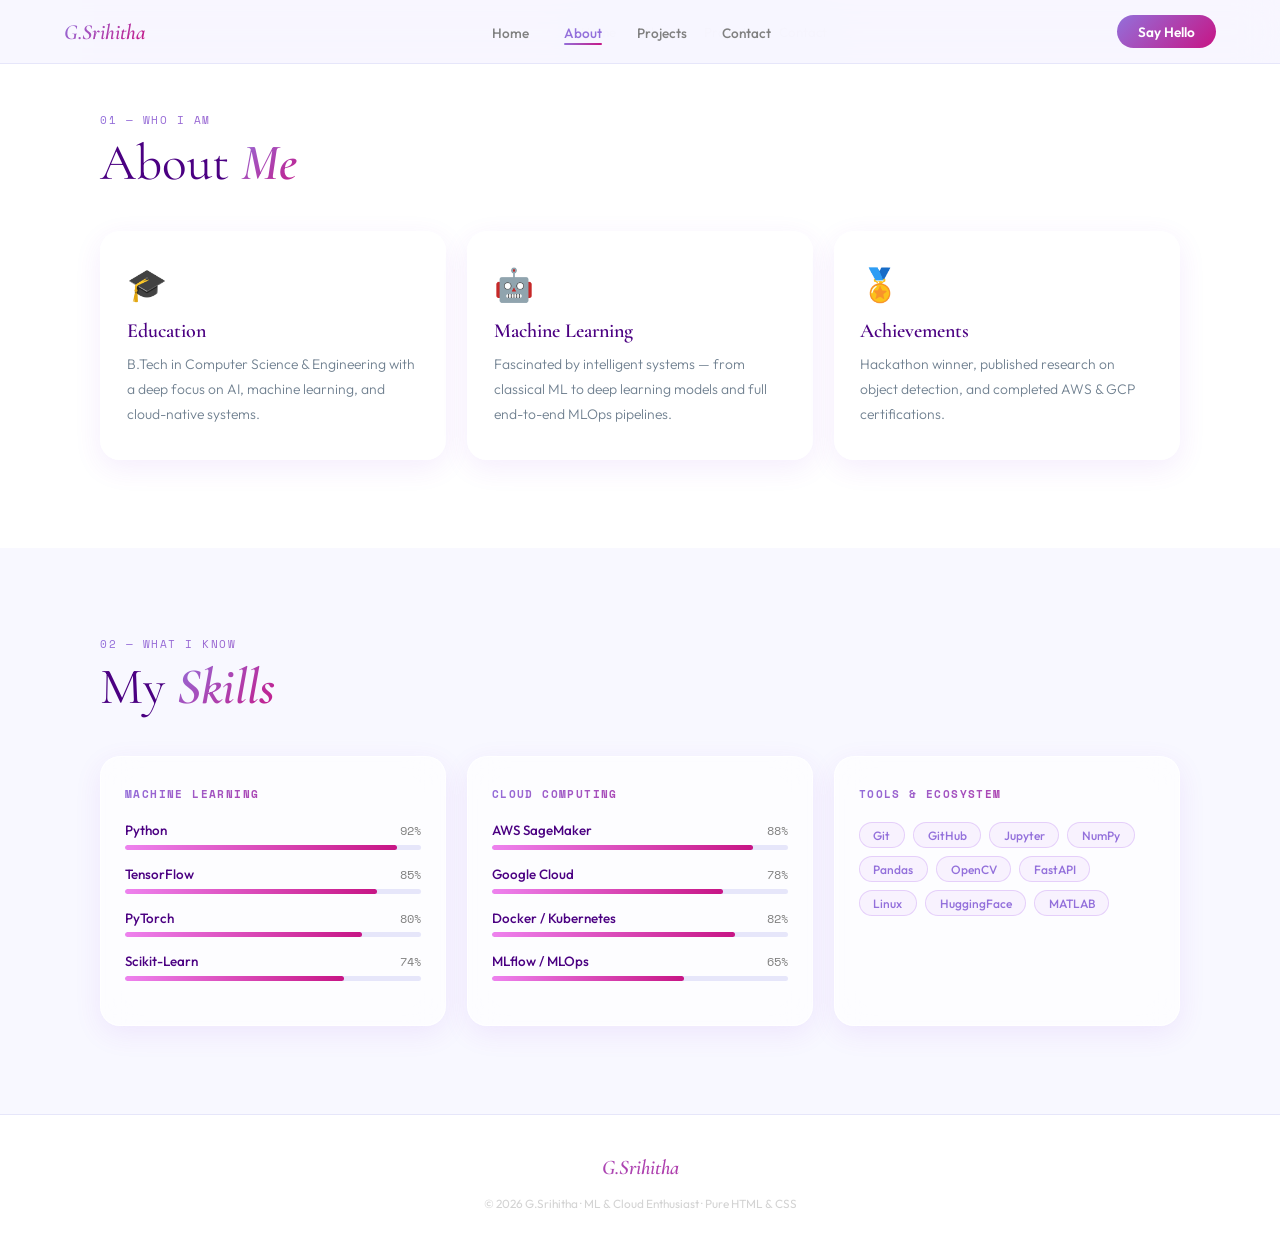
==== about.html @ 9eb989f5 "Add files via upload" ====
<!DOCTYPE html>
<html lang="en">
<head>
  <meta charset="UTF-8"/>
  <meta name="viewport" content="width=device-width, initial-scale=1.0"/>
  <title>About · G.Srihitha</title>
  <link href="https://fonts.googleapis.com/css2?family=Cormorant+Garamond:ital,wght@0,400;0,600;1,600&family=Outfit:wght@300;400;500;600&family=Space+Mono:wght@400;700&display=swap" rel="stylesheet"/>
  <link rel="stylesheet" href="style.css"/>
</head>
<body>

<nav>
  <a href="index.html" class="logo">G.Srihitha</a>
  <ul class="nav-links">
    <li><a href="index.html">Home</a></li>
    <li><a href="about.html" class="active">About</a></li>
    <li><a href="projects.html">Projects</a></li>
    <li><a href="contact.html">Contact</a></li>
  </ul>
  <a href="contact.html" class="nav-cta">Say Hello</a>
</nav>

<!-- About Section -->
<section class="section about-section" style="padding-top:calc(64px + 3rem);">
  <div class="wrap">
    <span class="sec-label">01 — Who I Am</span>
    <h2 class="sec-title">About <strong>Me</strong></h2>
    <div class="about-grid">
      <div class="a-card glass">
        <div class="a-icon">🎓</div>
        <h3>Education</h3>
        <p>B.Tech in Computer Science & Engineering with a deep focus on AI, machine learning, and cloud-native systems.</p>
      </div>
      <div class="a-card glass">
        <div class="a-icon">🤖</div>
        <h3>Machine Learning</h3>
        <p>Fascinated by intelligent systems — from classical ML to deep learning models and full end-to-end MLOps pipelines.</p>
      </div>
      <div class="a-card glass">
        <div class="a-icon">🏅</div>
        <h3>Achievements</h3>
        <p>Hackathon winner, published research on object detection, and completed AWS & GCP certifications.</p>
      </div>
    </div>
  </div>
</section>

<!-- Skills Section -->
<section class="section skills-section">
  <div class="wrap">
    <span class="sec-label">02 — What I Know</span>
    <h2 class="sec-title">My <strong>Skills</strong></h2>
    <div class="skill-grid">
      <div class="s-block glass">
        <span class="s-block-title">Machine Learning</span>
        <div class="s-row"><div class="s-info"><span>Python</span><span class="s-pct">92%</span></div><div class="s-track"><div class="s-fill f92"></div></div></div>
        <div class="s-row"><div class="s-info"><span>TensorFlow</span><span class="s-pct">85%</span></div><div class="s-track"><div class="s-fill f85"></div></div></div>
        <div class="s-row"><div class="s-info"><span>PyTorch</span><span class="s-pct">80%</span></div><div class="s-track"><div class="s-fill f80"></div></div></div>
        <div class="s-row"><div class="s-info"><span>Scikit-Learn</span><span class="s-pct">74%</span></div><div class="s-track"><div class="s-fill f74"></div></div></div>
      </div>
      <div class="s-block glass">
        <span class="s-block-title">Cloud Computing</span>
        <div class="s-row"><div class="s-info"><span>AWS SageMaker</span><span class="s-pct">88%</span></div><div class="s-track"><div class="s-fill f88"></div></div></div>
        <div class="s-row"><div class="s-info"><span>Google Cloud</span><span class="s-pct">78%</span></div><div class="s-track"><div class="s-fill f78"></div></div></div>
        <div class="s-row"><div class="s-info"><span>Docker / Kubernetes</span><span class="s-pct">82%</span></div><div class="s-track"><div class="s-fill f82"></div></div></div>
        <div class="s-row"><div class="s-info"><span>MLflow / MLOps</span><span class="s-pct">65%</span></div><div class="s-track"><div class="s-fill f65"></div></div></div>
      </div>
      <div class="s-block glass">
        <span class="s-block-title">Tools & Ecosystem</span>
        <div class="chip-cloud">
          <span class="chip">Git</span><span class="chip">GitHub</span><span class="chip">Jupyter</span>
          <span class="chip">NumPy</span><span class="chip">Pandas</span><span class="chip">OpenCV</span>
          <span class="chip">FastAPI</span><span class="chip">Linux</span><span class="chip">HuggingFace</span>
          <span class="chip">MATLAB</span>
        </div>
      </div>
    </div>
  </div>
</section>

<footer>
  <span class="f-brand">G.Srihitha</span>
  <nav class="f-nav">
    <a href="index.html">Home</a>
    <a href="about.html">About</a>
    <a href="projects.html">Projects</a>
    <a href="contact.html">Contact</a>
  </nav>
  <p class="f-copy">© 2026 G.Srihitha · ML & Cloud Enthusiast · Pure HTML & CSS</p>
</footer>

</body>
</html>
---- style.css ----
* { margin:0; padding:0; box-sizing:border-box; }
html { scroll-behavior:smooth; }
body {
  font-family: Outfit, sans-serif;
  background: ghostwhite;
  color: indigo;
  overflow-x: hidden;
}
body::before {
  content:''; position:fixed; inset:0; z-index:0; pointer-events:none;
  background:
    radial-gradient(ellipse 600px 400px at 80% 10%, rgba(192,38,211,0.07) 0%, transparent 65%),
    radial-gradient(ellipse 500px 350px at 10% 80%, rgba(236,72,153,0.06) 0%, transparent 65%);
}
a { color:inherit; text-decoration:none; }
ul { list-style:none; }

/* NAV */
nav {
  position:fixed; top:0; width:100%; z-index:100;
  display:flex; justify-content:space-between; align-items:center;
  padding:0 5%; height:64px;
  background:rgba(248,246,255,0.88);
  backdrop-filter:blur(20px);
  border-bottom:1px solid lavender;
}
.logo {
  font-family:'Cormorant Garamond',serif;
  font-size:1.35rem; font-weight:600; font-style:italic;
  background:linear-gradient(135deg,mediumpurple,mediumvioletred);
  -webkit-background-clip:text; -webkit-text-fill-color:transparent;
}
.nav-links { display:flex; gap:2.2rem; }
.nav-links a {
  font-size:.85rem; font-weight:500; color:gray;
  position:relative; padding-bottom:3px; transition:color .2s;
}
.nav-links a::after {
  content:''; position:absolute; bottom:0; left:0;
  width:0; height:1.5px; border-radius:2px;
  background:linear-gradient(135deg,mediumpurple,mediumvioletred);
  transition:width .3s;
}
.nav-links a:hover { color:mediumpurple; }
.nav-links a:hover::after { width:100%; }
.nav-links a.active { color:mediumpurple; }
.nav-links a.active::after { width:100%; }
.nav-cta {
  padding:.45rem 1.3rem; border-radius:50px;
  background:linear-gradient(135deg,mediumpurple,mediumvioletred);
  color:white; font-size:.85rem; font-weight:600; transition:opacity .2s;
}
.nav-cta:hover { opacity:.85; }

/* SECTION COMMONS */
.section { padding:5.5rem 5%; position:relative; z-index:1; }
.wrap { max-width:1080px; margin:0 auto; }
.sec-label {
  font-family:'Space Mono',monospace; font-size:.68rem;
  text-transform:uppercase; letter-spacing:.14em;
  background:linear-gradient(135deg,mediumpurple,mediumvioletred);
  -webkit-background-clip:text; -webkit-text-fill-color:transparent;
  display:block; margin-bottom:.5rem;
}
.sec-title {
  font-family:'Cormorant Garamond',serif; font-weight:400;
  font-size:clamp(2rem,4vw,3.2rem); line-height:1.08; margin-bottom:2.5rem;
}
.sec-title strong {
  font-weight:600; font-style:italic;
  background:linear-gradient(135deg,mediumpurple,mediumvioletred);
  -webkit-background-clip:text; -webkit-text-fill-color:transparent;
}
.glass {
  background:rgba(255,255,255,.65); backdrop-filter:blur(18px);
  border:1px solid rgba(255,255,255,.75);
  box-shadow:0 8px 28px rgba(147,51,234,.09);
  border-radius:20px;
}

/* BUTTONS */
.btn-fill {
  padding:.75rem 1.8rem; border-radius:50px; font-weight:600; font-size:.88rem;
  background:linear-gradient(135deg,mediumpurple,mediumvioletred); color:white;
  transition:transform .25s, box-shadow .25s; display:inline-block;
}
.btn-fill:hover { transform:translateY(-3px); box-shadow:0 10px 28px rgba(147,51,234,.3); }
.btn-ghost {
  padding:.75rem 1.6rem; border-radius:50px; font-size:.88rem; font-weight:600;
  border:1.5px solid plum; color:mediumpurple; transition:background .2s, transform .25s;
  display:inline-block;
}
.btn-ghost:hover { background:white; transform:translateY(-3px); }

/* FOOTER */
footer {
  background:white; border-top:1px solid lavender;
  padding:2.5rem 5%; text-align:center;
  position:relative; z-index:1;
}
.f-brand {
  font-family:'Cormorant Garamond',serif; font-size:1.3rem; font-weight:600; font-style:italic;
  background:linear-gradient(135deg,mediumpurple,mediumvioletred);
  -webkit-background-clip:text; -webkit-text-fill-color:transparent;
  display:block; margin-bottom:1rem;
}
.f-nav { display:flex; gap:1.6rem; justify-content:center; flex-wrap:wrap; margin-bottom:1rem; }
.f-nav a { font-size:.83rem; color:gray; transition:color .2s; }
.f-nav a:hover { color:mediumpurple; }
.f-copy { font-size:.74rem; color:lightgray; }

/* HERO */
#home {
  min-height:100vh; position:relative; z-index:1;
  display:grid; grid-template-columns:1fr 1fr;
  align-items:center; gap:3rem;
  padding:calc(64px + 4rem) 5% 4rem;
}
.hero-label {
  font-family:'Space Mono',monospace; font-size:.7rem;
  text-transform:uppercase; letter-spacing:.15em; color:gray; margin-bottom:1rem;
}
.hero-name {
  font-family:'Cormorant Garamond',serif;
  font-size:clamp(2.8rem,5vw,4.8rem); font-weight:400;
  line-height:1.05; margin-bottom:.8rem;
}
.hero-name em {
  font-style:italic; font-weight:600; display:block;
  background:linear-gradient(135deg,mediumpurple,mediumvioletred,hotpink);
  -webkit-background-clip:text; -webkit-text-fill-color:transparent;
}
.hero-sub-title { font-size:1rem; font-weight:500; color:mediumpurple; margin-bottom:1.2rem; }
.hero-desc { color:slategray; line-height:1.85; font-size:.95rem; font-weight:300; max-width:460px; margin-bottom:2rem; }
.hero-btns { display:flex; gap:.9rem; flex-wrap:wrap; margin-bottom:1.5rem; }
.hero-socials { display:flex; gap:.6rem; }
.s-pill {
  width:38px; height:38px; border-radius:50%;
  border:1.5px solid lavender; background:white;
  display:flex; align-items:center; justify-content:center;
  font-family:'Space Mono',monospace; font-size:.65rem; font-weight:700; color:gray;
  transition:all .25s;
}
.s-pill:hover {
  background:linear-gradient(135deg,mediumpurple,mediumvioletred);
  color:white; border-color:transparent; transform:translateY(-4px);
}

/* PROFILE CARD */
.profile-card {
  background:rgba(255,255,255,.7); backdrop-filter:blur(18px);
  border:1px solid rgba(255,255,255,.75);
  box-shadow:0 16px 48px rgba(147,51,234,.12);
  border-radius:24px; padding:2.5rem 2rem; text-align:center;
}
.avatar {
  width:160px; height:160px; border-radius:50%; margin:0 auto 1.5rem;
  background:linear-gradient(135deg,mediumpurple,mediumvioletred);
  display:flex; align-items:center; justify-content:center;
  font-family:'Cormorant Garamond',serif; font-size:2rem; font-weight:600; color:white;
  box-shadow:0 8px 24px rgba(147,51,234,.25);
}
.profile-card h3 { font-family:'Cormorant Garamond',serif; font-size:1.2rem; font-weight:600; margin-bottom:.2rem; }
.profile-card .role { font-size:.8rem; color:mediumvioletred; font-weight:600; margin-bottom:1.2rem; }
.badges { display:flex; gap:.4rem; flex-wrap:wrap; justify-content:center; margin-bottom:1rem; }
.badge { padding:.22rem .75rem; border-radius:50px; font-size:.72rem; background:lavender; color:purple; }
hr { border:none; border-top:1px solid lavender; margin:.9rem 0; }
.mini-stats { display:grid; grid-template-columns:repeat(3,1fr); gap:.5rem; }
.ms { text-align:center; }
.ms-num { font-family:'Cormorant Garamond',serif; font-size:1.5rem; font-weight:600; color:mediumpurple; }
.ms-lbl { font-size:.68rem; color:gray; }
.profile-tags { display:flex; flex-direction:column; gap:.5rem; margin-top:1rem; }
.ptag-row {
  display:flex; align-items:center; gap:.6rem;
  background:ghostwhite; border:1px solid lavender;
  border-radius:10px; padding:.5rem .9rem; font-size:.8rem; color:slategray;
}
.ptag-dot { width:8px; height:8px; border-radius:50%; background:linear-gradient(135deg,mediumpurple,mediumvioletred); flex-shrink:0; }

/* ABOUT */
.about-section { background:white; }
.about-grid { display:grid; grid-template-columns:repeat(3,1fr); gap:1.3rem; }
.a-card { padding:2rem 1.6rem; transition:transform .3s, box-shadow .3s; }
.a-card:hover { transform:translateY(-7px); box-shadow:0 18px 48px rgba(147,51,234,.14); }
.a-icon { font-size:2rem; margin-bottom:.9rem; }
.a-card h3 { font-family:'Cormorant Garamond',serif; font-size:1.25rem; font-weight:600; margin-bottom:.6rem; }
.a-card p { color:slategray; font-size:.87rem; line-height:1.8; font-weight:300; }

/* SKILLS */
.skills-section { background:ghostwhite; }
.skill-grid { display:grid; grid-template-columns:repeat(3,1fr); gap:1.3rem; }
.s-block { padding:1.8rem 1.5rem; }
.s-block-title {
  font-family:'Space Mono',monospace; font-size:.67rem;
  text-transform:uppercase; letter-spacing:.13em; font-weight:700;
  background:linear-gradient(135deg,mediumpurple,mediumvioletred);
  -webkit-background-clip:text; -webkit-text-fill-color:transparent;
  display:block; margin-bottom:1.3rem;
}
.s-row { margin-bottom:1rem; }
.s-info { display:flex; justify-content:space-between; font-size:.84rem; font-weight:500; margin-bottom:.35rem; }
.s-pct { font-family:'Space Mono',monospace; font-size:.74rem; color:gray; }
.s-track { height:5px; background:lavender; border-radius:99px; overflow:hidden; }
.s-fill {
  height:100%; border-radius:99px;
  background:linear-gradient(to right, violet, mediumvioletred);
  width:0; animation:fillBar 1.3s cubic-bezier(.4,0,.2,1) forwards;
}
@keyframes fillBar { from{width:0} to{width:var(--w)} }
.f92{--w:92%;animation-delay:.2s} .f85{--w:85%;animation-delay:.3s}
.f80{--w:80%;animation-delay:.4s} .f74{--w:74%;animation-delay:.5s}
.f88{--w:88%;animation-delay:.25s} .f78{--w:78%;animation-delay:.4s}
.f82{--w:82%;animation-delay:.35s} .f65{--w:65%;animation-delay:.55s}
.chip-cloud { display:flex; flex-wrap:wrap; gap:.5rem; }
.chip {
  padding:.28rem .85rem; border-radius:50px; font-size:.75rem; font-weight:500;
  border:1.5px solid rgba(147,51,234,.18); color:mediumpurple;
  background:rgba(147,51,234,.05); transition:all .22s; cursor:default;
}
.chip:hover { background:linear-gradient(135deg,mediumpurple,mediumvioletred); color:white; border-color:transparent; }

/* PROJECTS */
.projects-section { background:white; }
.proj-hd { display:flex; justify-content:space-between; align-items:flex-end; margin-bottom:2rem; }
.proj-grid { display:grid; grid-template-columns:repeat(3,1fr); gap:1.3rem; }
.p-card { overflow:hidden; transition:transform .3s, box-shadow .3s; }
.p-card:hover { transform:translateY(-8px); box-shadow:0 20px 52px rgba(147,51,234,.16); }
.p-thumb { height:120px; display:flex; align-items:center; justify-content:center; font-size:3.2rem; }
.t-a{background:linear-gradient(135deg,#f3e8ff,#fce7f3)}
.t-b{background:linear-gradient(135deg,#ede9fe,#ddd6fe)}
.t-c{background:linear-gradient(135deg,#fce7f3,#fbcfe8)}
.p-body { padding:1.4rem; }
.p-tag {
  display:inline-block; font-family:'Space Mono',monospace; font-size:.63rem;
  text-transform:uppercase; letter-spacing:.09em;
  padding:3px 10px; border-radius:4px;
  background:rgba(147,51,234,.08); color:mediumpurple; margin-bottom:.6rem;
}
.p-body h3 { font-family:'Cormorant Garamond',serif; font-size:1.2rem; font-weight:600; margin-bottom:.5rem; }
.p-body p { color:slategray; font-size:.84rem; line-height:1.75; font-weight:300; margin-bottom:.9rem; }
.p-stack { display:flex; flex-wrap:wrap; gap:.4rem; margin-bottom:.9rem; }
.p-stack span { font-family:'Space Mono',monospace; font-size:.65rem; padding:2px 8px; border-radius:4px; background:rgba(0,0,0,.04); color:gray; border:1px solid rgba(0,0,0,.06); }
.p-links { display:flex; gap:1rem; }
.p-links a { font-size:.8rem; font-weight:500; color:gray; transition:color .2s; }
.p-links a:hover { color:mediumpurple; }

/* CONTACT */
.contact-section { background:ghostwhite; }
.contact-grid { display:grid; grid-template-columns:1fr 1.4fr; gap:3.5rem; align-items:start; }
.contact-lead { color:slategray; line-height:1.9; font-weight:300; margin-bottom:2rem; }
.c-list { display:flex; flex-direction:column; gap:1.1rem; }
.c-row { display:flex; align-items:center; gap:.9rem; font-size:.88rem; }
.c-ico {
  width:42px; height:42px; border-radius:13px; flex-shrink:0;
  display:flex; align-items:center; justify-content:center; font-size:1rem;
  background:rgba(255,255,255,.7); backdrop-filter:blur(10px);
  border:1px solid rgba(255,255,255,.75); box-shadow:0 4px 14px rgba(147,51,234,.1);
}
.c-row a { color:slategray; transition:color .2s; }
.c-row a:hover { color:mediumpurple; }
.c-form { padding:2.2rem 2rem; }
.f-group { margin-bottom:1.2rem; }
.f-group label { display:block; font-size:.78rem; font-weight:500; color:gray; margin-bottom:.5rem; }
.f-group input, .f-group textarea {
  width:100%; padding:11px 15px;
  border:1.5px solid lavender; border-radius:12px;
  font-family:Outfit,sans-serif; font-size:.88rem;
  background:rgba(255,255,255,.8); color:indigo; outline:none; resize:vertical;
  transition:border-color .25s, box-shadow .25s;
}
.f-group input:focus, .f-group textarea:focus {
  border-color:mediumpurple; box-shadow:0 0 0 4px rgba(147,51,234,.1);
}
.btn-submit {
  width:100%; padding:.85rem; border-radius:50px; border:none; cursor:pointer;
  background:linear-gradient(135deg,mediumpurple,mediumvioletred);
  color:white; font-family:Outfit,sans-serif; font-size:.9rem; font-weight:600;
  transition:transform .25s, box-shadow .25s;
}
.btn-submit:hover { transform:translateY(-3px); box-shadow:0 10px 28px rgba(147,51,234,.3); }

/* PAGE HERO (for inner pages) */
.page-hero {
  padding:calc(64px + 3rem) 5% 3rem;
  position:relative; z-index:1;
  min-height:220px;
  display:flex; align-items:flex-end;
}

/* RESPONSIVE */
@media(max-width:900px){
  #home { grid-template-columns:1fr; padding-top:calc(64px + 3rem); }
  .about-grid, .skill-grid, .proj-grid { grid-template-columns:1fr; }
  .contact-grid { grid-template-columns:1fr; gap:2rem; }
  .proj-hd { flex-direction:column; gap:1rem; align-items:flex-start; }
}
@media(max-width:600px){ .nav-links { display:none; } }
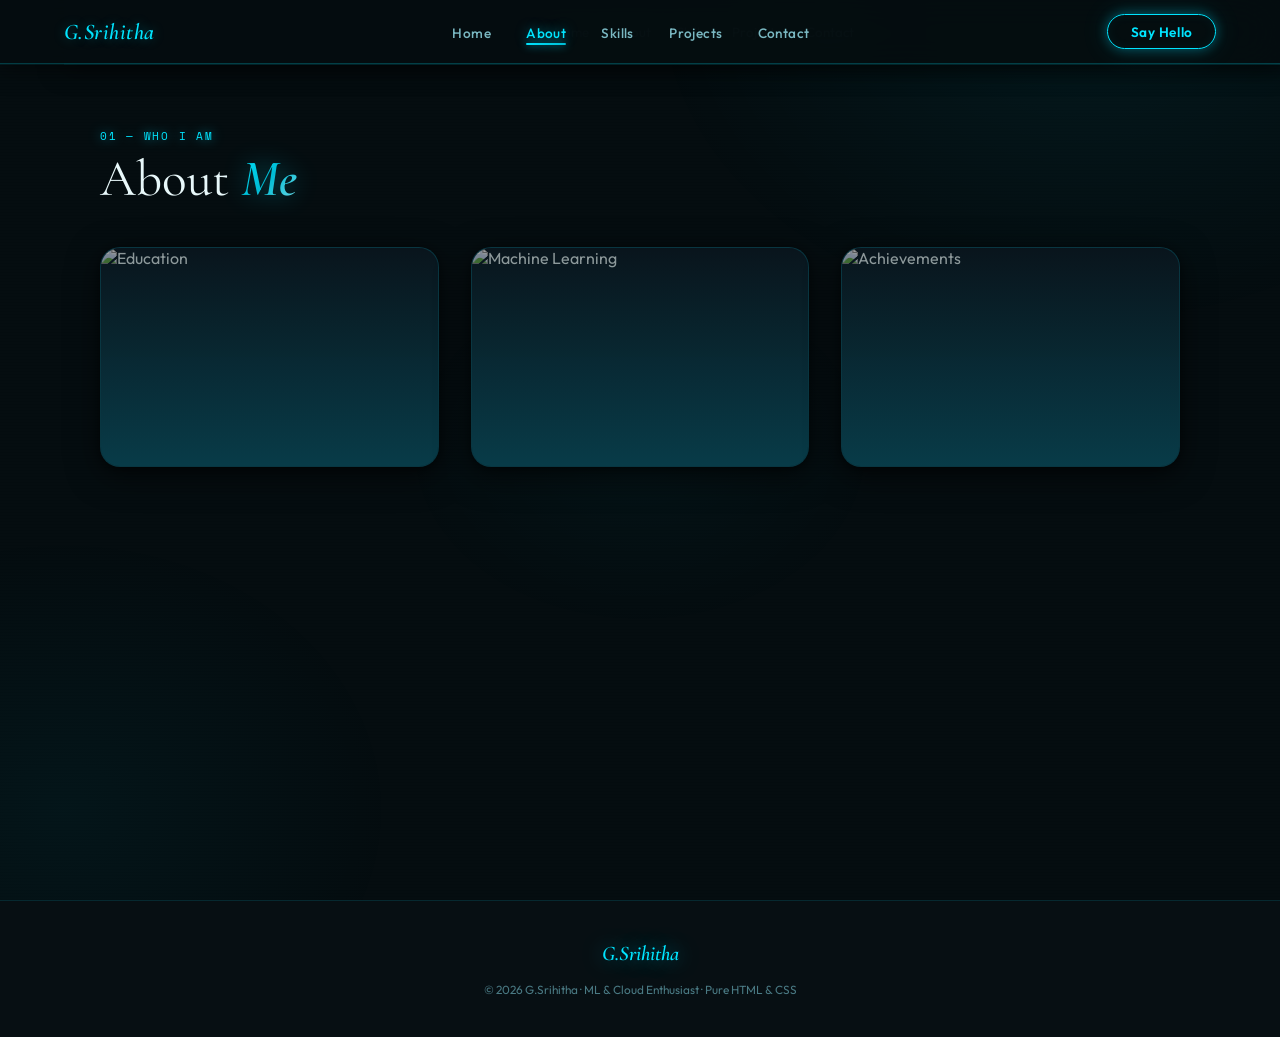
==== commit 8c8bd142: "Update about.html" ====
--- a/about.html
+++ b/about.html
@@ -3,75 +3,46 @@
 <head>
   <meta charset="UTF-8"/>
   <meta name="viewport" content="width=device-width, initial-scale=1.0"/>
-  <title>About · G.Srihitha</title>
-  <link href="https://fonts.googleapis.com/css2?family=Cormorant+Garamond:ital,wght@0,400;0,600;1,600&family=Outfit:wght@300;400;500;600&family=Space+Mono:wght@400;700&display=swap" rel="stylesheet"/>
-  <link rel="stylesheet" href="style.css"/>
+  <title>G.Srihitha · About</title>
+  <link rel="stylesheet" href="css.css"/>
 </head>
 <body>
-
 <nav>
-  <a href="index.html" class="logo">G.Srihitha</a>
+  <a href="home.html" class="logo">G.Srihitha</a>
   <ul class="nav-links">
-    <li><a href="index.html">Home</a></li>
+    <li><a href="home.html">Home</a></li>
     <li><a href="about.html" class="active">About</a></li>
+    <li><a href="skills.html">Skills</a></li>
     <li><a href="projects.html">Projects</a></li>
     <li><a href="contact.html">Contact</a></li>
   </ul>
   <a href="contact.html" class="nav-cta">Say Hello</a>
 </nav>
 
-<!-- About Section -->
-<section class="section about-section" style="padding-top:calc(64px + 3rem);">
+<section class="section" style="animation:fadeUp .35s ease forwards;">
   <div class="wrap">
     <span class="sec-label">01 — Who I Am</span>
     <h2 class="sec-title">About <strong>Me</strong></h2>
     <div class="about-grid">
-      <div class="a-card glass">
-        <div class="a-icon">🎓</div>
-        <h3>Education</h3>
-        <p>B.Tech in Computer Science & Engineering with a deep focus on AI, machine learning, and cloud-native systems.</p>
+      <div class="about-card">
+        <div class="about-card-icon"><img src="https://encrypted-tbn0.gstatic.com/images?q=tbn:ANd9GcRmKRSSz7GbiLfE8jvopMNYHWYEAgsZKpFyFw&s" alt="Education"/></div>
+        <div class="about-card__content">
+          <h3 class="about-card__title">Education</h3>
+          <p class="about-card__desc">B.Tech in Computer Science &amp; Engineering with a deep focus on AI, machine learning, and cloud-native systems.</p>
+        </div>
       </div>
-      <div class="a-card glass">
-        <div class="a-icon">🤖</div>
-        <h3>Machine Learning</h3>
-        <p>Fascinated by intelligent systems — from classical ML to deep learning models and full end-to-end MLOps pipelines.</p>
+      <div class="about-card">
+        <div class="about-card-icon"><img src="https://images.unsplash.com/photo-1485827404703-89b55fcc595e?auto=format&fit=crop&w=900&q=80" alt="Machine Learning"/></div>
+        <div class="about-card__content">
+          <h3 class="about-card__title">Machine Learning</h3>
+          <p class="about-card__desc">Fascinated by intelligent systems — from classical ML to deep learning models and full end-to-end MLOps pipelines.</p>
+        </div>
       </div>
-      <div class="a-card glass">
-        <div class="a-icon">🏅</div>
-        <h3>Achievements</h3>
-        <p>Hackathon winner, published research on object detection, and completed AWS & GCP certifications.</p>
-      </div>
-    </div>
-  </div>
-</section>
-
-<!-- Skills Section -->
-<section class="section skills-section">
-  <div class="wrap">
-    <span class="sec-label">02 — What I Know</span>
-    <h2 class="sec-title">My <strong>Skills</strong></h2>
-    <div class="skill-grid">
-      <div class="s-block glass">
-        <span class="s-block-title">Machine Learning</span>
-        <div class="s-row"><div class="s-info"><span>Python</span><span class="s-pct">92%</span></div><div class="s-track"><div class="s-fill f92"></div></div></div>
-        <div class="s-row"><div class="s-info"><span>TensorFlow</span><span class="s-pct">85%</span></div><div class="s-track"><div class="s-fill f85"></div></div></div>
-        <div class="s-row"><div class="s-info"><span>PyTorch</span><span class="s-pct">80%</span></div><div class="s-track"><div class="s-fill f80"></div></div></div>
-        <div class="s-row"><div class="s-info"><span>Scikit-Learn</span><span class="s-pct">74%</span></div><div class="s-track"><div class="s-fill f74"></div></div></div>
-      </div>
-      <div class="s-block glass">
-        <span class="s-block-title">Cloud Computing</span>
-        <div class="s-row"><div class="s-info"><span>AWS SageMaker</span><span class="s-pct">88%</span></div><div class="s-track"><div class="s-fill f88"></div></div></div>
-        <div class="s-row"><div class="s-info"><span>Google Cloud</span><span class="s-pct">78%</span></div><div class="s-track"><div class="s-fill f78"></div></div></div>
-        <div class="s-row"><div class="s-info"><span>Docker / Kubernetes</span><span class="s-pct">82%</span></div><div class="s-track"><div class="s-fill f82"></div></div></div>
-        <div class="s-row"><div class="s-info"><span>MLflow / MLOps</span><span class="s-pct">65%</span></div><div class="s-track"><div class="s-fill f65"></div></div></div>
-      </div>
-      <div class="s-block glass">
-        <span class="s-block-title">Tools & Ecosystem</span>
-        <div class="chip-cloud">
-          <span class="chip">Git</span><span class="chip">GitHub</span><span class="chip">Jupyter</span>
-          <span class="chip">NumPy</span><span class="chip">Pandas</span><span class="chip">OpenCV</span>
-          <span class="chip">FastAPI</span><span class="chip">Linux</span><span class="chip">HuggingFace</span>
-          <span class="chip">MATLAB</span>
+      <div class="about-card">
+        <div class="about-card-icon"><img src="https://images.unsplash.com/photo-1516321318423-f06f85e504b3?auto=format&fit=crop&w=900&q=80" alt="Achievements"/></div>
+        <div class="about-card__content">
+          <h3 class="about-card__title">Achievements</h3>
+          <p class="about-card__desc">Hackathon winner, published research on object detection, and completed AWS &amp; GCP certifications.</p>
         </div>
       </div>
     </div>
@@ -81,13 +52,13 @@
 <footer>
   <span class="f-brand">G.Srihitha</span>
   <nav class="f-nav">
-    <a href="index.html">Home</a>
+    <a href="home.html">Home</a>
     <a href="about.html">About</a>
+    <a href="skills.html">Skills</a>
     <a href="projects.html">Projects</a>
     <a href="contact.html">Contact</a>
   </nav>
-  <p class="f-copy">© 2026 G.Srihitha · ML & Cloud Enthusiast · Pure HTML & CSS</p>
+  <p class="f-copy">© 2026 G.Srihitha · ML &amp; Cloud Enthusiast · Pure HTML &amp; CSS</p>
 </footer>
-
 </body>
 </html>
--- a/css.css
+++ b/css.css
@@ -0,0 +1,301 @@
+@import url('https://fonts.googleapis.com/css2?family=Cormorant+Garamond:ital,wght@0,400;0,600;1,400;1,600&family=Outfit:wght@300;400;500;600&family=Space+Mono:wght@400;700&display=swap');
+
+:root {
+  --bg-base:     #050d10;
+  --bg-alt:      #070f13;
+  --bg-card:     #0a1720;
+  --cyan:        #00e5ff;
+  --cyan-mid:    #00bcd4;
+  --cyan-dim:    #0097a7;
+  --cyan-border: rgba(0,229,255,0.22);
+  --white:       #e8f8fa;
+  --muted:       #7ab8c2;
+  --muted-dim:   #4a7a84;
+  --grad-cyan:   linear-gradient(135deg,#00e5ff,#00bcd4);
+  --grad-hero:   linear-gradient(135deg,#00e5ff 0%,#00bcd4 50%,#80deea 100%);
+  --glow-cyan:   0 0 20px rgba(0,229,255,.45),0 0 60px rgba(0,229,255,.18);
+  --glow-sm:     0 0 12px rgba(0,229,255,.35),0 0 30px rgba(0,229,255,.12);
+  --glow-lg:     0 0 40px rgba(0,229,255,.5),0 0 100px rgba(0,229,255,.2),0 0 200px rgba(0,229,255,.08);
+  --shadow-card: 0 8px 32px rgba(0,0,0,.6),0 2px 8px rgba(0,0,0,.4);
+  --shadow-hover:0 0 24px rgba(0,229,255,.35),0 16px 48px rgba(0,0,0,.7),0 0 80px rgba(0,229,255,.12);
+}
+
+*,*::before,*::after{margin:0;padding:0;box-sizing:border-box;}
+html{scroll-behavior:smooth;}
+body{font-family:Outfit,sans-serif;background:var(--bg-base);color:var(--white);overflow-x:hidden;}
+a{color:inherit;text-decoration:none;}
+ul{list-style:none;}
+
+body::before{content:'';position:fixed;inset:0;z-index:0;pointer-events:none;
+  background:radial-gradient(ellipse 800px 600px at 85% 0%,rgba(0,229,255,.06) 0%,transparent 55%),
+    radial-gradient(ellipse 600px 500px at 5% 90%,rgba(0,188,212,.05) 0%,transparent 55%),
+    radial-gradient(ellipse 400px 300px at 50% 50%,rgba(0,229,255,.03) 0%,transparent 60%);}
+body::after{content:'';position:fixed;inset:0;z-index:0;pointer-events:none;
+  background-image:repeating-linear-gradient(0deg,rgba(0,0,0,.03) 0px,rgba(0,0,0,.03) 1px,transparent 1px,transparent 3px);}
+
+/* ── NAV ── */
+nav{position:fixed;top:0;width:100%;z-index:100;display:flex;justify-content:space-between;align-items:center;
+  padding:0 5%;height:64px;background:rgba(5,13,16,.85);backdrop-filter:blur(24px);
+  border-bottom:1px solid var(--cyan-border);box-shadow:0 1px 0 rgba(0,229,255,.08),0 4px 24px rgba(0,0,0,.5);}
+.logo{font-family:'Cormorant Garamond',serif;font-size:1.4rem;font-weight:600;font-style:italic;
+  color:var(--cyan);text-shadow:var(--glow-sm);letter-spacing:.02em;}
+.nav-links{display:flex;gap:2.2rem;}
+.nav-links a{font-size:.85rem;font-weight:500;color:var(--muted);position:relative;padding-bottom:3px;
+  transition:color .25s;letter-spacing:.03em;}
+.nav-links a::after{content:'';position:absolute;bottom:0;left:0;width:0;height:1.5px;border-radius:2px;
+  background:var(--grad-cyan);box-shadow:0 0 8px rgba(0,229,255,.8);transition:width .3s;}
+.nav-links a:hover,.nav-links a.active{color:var(--cyan);text-shadow:0 0 12px rgba(0,229,255,.5);}
+.nav-links a:hover::after,.nav-links a.active::after{width:100%;}
+
+/* active link highlight via :target on index.html */
+body:has(#home:target)     .nav-links a[href="#home"]::after,
+body:has(#about:target)    .nav-links a[href="#about"]::after,
+body:has(#skills:target)   .nav-links a[href="#skills"]::after,
+body:has(#projects:target) .nav-links a[href="#projects"]::after,
+body:has(#contact:target)  .nav-links a[href="#contact"]::after,
+body:not(:has(:target))    .nav-links a[href="#home"]::after{width:100%;}
+body:has(#home:target)     .nav-links a[href="#home"],
+body:has(#about:target)    .nav-links a[href="#about"],
+body:has(#skills:target)   .nav-links a[href="#skills"],
+body:has(#projects:target) .nav-links a[href="#projects"],
+body:has(#contact:target)  .nav-links a[href="#contact"],
+body:not(:has(:target))    .nav-links a[href="#home"]{color:var(--cyan);text-shadow:0 0 12px rgba(0,229,255,.5);}
+
+.nav-cta{padding:.45rem 1.4rem;border-radius:50px;color:var(--cyan);border:1.5px solid var(--cyan);
+  font-size:.85rem;font-weight:600;box-shadow:var(--glow-sm),inset 0 0 12px rgba(0,229,255,.05);
+  transition:all .25s;letter-spacing:.04em;}
+.nav-cta:hover{background:rgba(0,229,255,.1);box-shadow:var(--glow-cyan),inset 0 0 20px rgba(0,229,255,.08);transform:translateY(-2px);}
+
+/* ── SECTION SWITCHING via :target ── */
+/* All sections hidden by default */
+.page-section{display:none;position:relative;z-index:1;animation:fadeUp .35s ease forwards;}
+
+/* Show #home by default when no hash */
+body:not(:has(:target)) #home{display:grid;}
+
+/* Show targeted section; home=grid, rest=block */
+#home:target              {display:grid;}
+#about:target,
+#skills:target,
+#projects:target,
+#contact:target           {display:block;}
+
+@keyframes fadeUp{from{opacity:0;transform:translateY(16px)}to{opacity:1;transform:translateY(0)}}
+
+/* ── SHARED ── */
+.section{padding:5.5rem 5%;padding-top:calc(64px + 4rem);min-height:100vh;position:relative;z-index:1;}
+.wrap{max-width:1080px;margin:0 auto;}
+.sec-label{font-family:'Space Mono',monospace;font-size:.68rem;text-transform:uppercase;letter-spacing:.16em;
+  color:var(--cyan);text-shadow:0 0 12px rgba(0,229,255,.6);display:block;margin-bottom:.5rem;}
+.sec-title{font-family:'Cormorant Garamond',serif;font-weight:400;font-size:clamp(2rem,4vw,3.2rem);
+  line-height:1.08;margin-bottom:2.5rem;color:var(--white);}
+.sec-title strong{font-weight:600;font-style:italic;background:var(--grad-hero);
+  -webkit-background-clip:text;-webkit-text-fill-color:transparent;filter:drop-shadow(0 0 12px rgba(0,229,255,.4));}
+.btn-fill{display:inline-block;padding:.75rem 1.8rem;border-radius:50px;font-weight:600;font-size:.88rem;
+  background:var(--grad-cyan);color:#050d10;box-shadow:var(--glow-cyan);transition:transform .25s,box-shadow .25s;letter-spacing:.04em;}
+.btn-fill:hover{transform:translateY(-3px);box-shadow:var(--glow-lg);}
+.btn-ghost{display:inline-block;padding:.75rem 1.6rem;border-radius:50px;font-size:.88rem;font-weight:600;
+  border:1.5px solid var(--cyan-border);color:var(--cyan);background:rgba(0,229,255,.04);
+  transition:all .25s;letter-spacing:.04em;}
+.btn-ghost:hover{transform:translateY(-3px);border-color:var(--cyan);background:rgba(0,229,255,.08);box-shadow:var(--glow-sm);}
+
+/* ── HOME ── */
+#home{min-height:100vh;grid-template-columns:1fr 1fr;
+  align-items:center;gap:3rem;padding:calc(64px + 4rem) 5% 4rem;}
+.hero-label{font-family:'Space Mono',monospace;font-size:.7rem;text-transform:uppercase;
+  letter-spacing:.18em;color:var(--cyan-dim);margin-bottom:1rem;}
+.hero-name{font-family:'Cormorant Garamond',serif;font-size:clamp(2.8rem,5vw,4.8rem);font-weight:400;
+  line-height:1.05;margin-bottom:.8rem;color:var(--white);}
+.hero-name em{font-style:italic;font-weight:600;display:block;background:var(--grad-hero);
+  -webkit-background-clip:text;-webkit-text-fill-color:transparent;filter:drop-shadow(0 0 20px rgba(0,229,255,.5));}
+.hero-sub{font-size:1rem;font-weight:500;color:var(--cyan);margin-bottom:1.2rem;text-shadow:0 0 16px rgba(0,229,255,.5);}
+.hero-desc{color:var(--muted);line-height:1.88;font-size:.95rem;font-weight:300;max-width:460px;margin-bottom:2rem;}
+.hero-btns{display:flex;gap:.9rem;flex-wrap:wrap;margin-bottom:1.5rem;}
+.hero-socials{display:flex;gap:.6rem;}
+.s-pill{width:38px;height:38px;border-radius:50%;border:1.5px solid var(--cyan-border);
+  background:rgba(0,229,255,.04);display:flex;align-items:center;justify-content:center;
+  font-family:'Space Mono',monospace;font-size:.65rem;font-weight:700;color:var(--muted);transition:all .25s;}
+.s-pill:hover{background:rgba(0,229,255,.12);color:var(--cyan);border-color:var(--cyan);transform:translateY(-4px);box-shadow:var(--glow-sm);}
+
+.hero-photo-wrap{display:flex;align-items:center;justify-content:center;min-height:460px;position:relative;}
+.photo-shell{position:relative;width:min(360px,78vw);aspect-ratio:1/1;border-radius:50%;
+  display:grid;place-items:center;
+  background:radial-gradient(circle at 35% 32%,rgba(0,229,255,.06),rgba(10,23,32,.95) 60%);
+  box-shadow:0 0 0 1px rgba(0,229,255,.2),0 0 40px rgba(0,229,255,.15),0 0 100px rgba(0,229,255,.08),
+    0 20px 60px rgba(0,0,0,.8),inset 0 0 40px rgba(0,229,255,.04);}
+.photo-shell::before,.photo-shell::after{content:'';position:absolute;border-radius:50%;inset:-14px;
+  border:1px solid rgba(0,229,255,.25);box-shadow:0 0 20px rgba(0,229,255,.12);
+  animation:softPulse 4s ease-in-out infinite;}
+.photo-shell::after{inset:-32px;border-color:rgba(0,229,255,.12);box-shadow:0 0 40px rgba(0,229,255,.08);animation-delay:-2s;}
+.photo-glow-ring{position:absolute;inset:-54px;border-radius:50%;border:1px solid rgba(0,229,255,.06);
+  animation:softPulse 4s ease-in-out infinite;animation-delay:-3.5s;pointer-events:none;}
+.photo-frame{width:82%;aspect-ratio:1/1;border-radius:50%;border:1.5px dashed rgba(0,229,255,.3);
+  background:radial-gradient(circle at 35% 35%,rgba(0,229,255,.05),rgba(5,13,16,.9));
+  display:flex;align-items:center;justify-content:center;position:relative;overflow:hidden;}
+.photo-frame::before{content:'';position:absolute;inset:10px;border-radius:50%;
+  background:radial-gradient(circle at 40% 40%,rgba(0,229,255,.06),transparent 70%);}
+.photo-monogram{position:relative;z-index:1;width:90%;height:90%;border-radius:50%;
+  background:rgba(0,229,255,.08);border:1px solid rgba(0,229,255,.3);
+  display:flex;align-items:center;justify-content:center;
+  font-family:'Cormorant Garamond',serif;font-size:3.5rem;font-weight:600;font-style:italic;
+  color:var(--cyan);text-shadow:var(--glow-cyan);box-shadow:var(--glow-sm);}
+/* Use an img tag inside .photo-monogram when you have a real photo */
+.photo-monogram img{width:100%;height:100%;object-fit:cover;border-radius:50%;}
+@keyframes softPulse{0%,100%{transform:scale(1);opacity:.9}50%{transform:scale(1.04);opacity:.45}}
+
+/* ── ABOUT ── */
+#about{background:var(--bg-alt);}
+.about-grid{display:grid;grid-template-columns:repeat(3,1fr);gap:2rem;}
+.about-card{position:relative;width:100%;height:220px;background:var(--bg-card);border-radius:20px;
+  display:flex;align-items:center;justify-content:center;overflow:hidden;perspective:1000px;
+  border:1px solid rgba(0,229,255,.15);box-shadow:var(--shadow-card);
+  transition:all .5s cubic-bezier(.175,.885,.32,1.275);cursor:pointer;}
+.about-card:hover{transform:scale(1.04) translateY(-6px);border-color:rgba(0,229,255,.45);box-shadow:var(--shadow-hover);}
+.about-card-icon{width:100%;height:100%;position:relative;transition:all .6s ease;z-index:1;}
+.about-card:hover .about-card-icon{transform:scale(.92);opacity:0;}
+.about-card-icon img{width:100%;height:100%;object-fit:cover;display:block;filter:brightness(.75) saturate(.8);}
+.about-card-icon::after{content:'';position:absolute;inset:0;background:linear-gradient(to top,rgba(0,229,255,.18),rgba(5,13,16,.2));}
+.about-card__content{position:absolute;inset:0;padding:1.8rem 1.6rem;
+  background:linear-gradient(145deg,#0a1720 0%,#0d2030 100%);border-top:2px solid rgba(0,229,255,.3);
+  transform:rotateX(-90deg);transform-origin:bottom;
+  transition:all .6s cubic-bezier(.175,.885,.32,1.275);display:flex;flex-direction:column;justify-content:center;}
+.about-card:hover .about-card__content{transform:rotateX(0deg);}
+.about-card__title{margin:0 0 .6rem;font-family:'Cormorant Garamond',serif;font-size:1.35rem;
+  color:var(--cyan);font-weight:700;text-shadow:0 0 16px rgba(0,229,255,.5);}
+.about-card__desc{font-size:.85rem;color:var(--muted);line-height:1.75;font-weight:300;}
+
+/* ── SKILLS ── */
+#skills{background:var(--bg-base);}
+.skill-grid{display:grid;grid-template-columns:repeat(3,1fr);gap:2rem;justify-items:center;}
+.skill-card{overflow:visible;width:100%;max-width:300px;height:254px;}
+.skill-card .skill-content{width:100%;height:100%;transform-style:preserve-3d;
+  transition:transform 500ms ease;border-radius:16px;position:relative;
+  box-shadow:var(--shadow-card),0 0 20px rgba(0,229,255,.12);}
+.skill-card:hover .skill-content{transform:rotateY(180deg);}
+.skill-front,.skill-back{background:linear-gradient(145deg,#071520,#0a1e2c);position:absolute;
+  width:100%;height:100%;backface-visibility:hidden;-webkit-backface-visibility:hidden;
+  border-radius:16px;overflow:hidden;border:1px solid rgba(0,229,255,.18);}
+.skill-back{justify-content:center;display:flex;align-items:center;transform:rotateY(180deg);}
+.skill-back::before{position:absolute;content:'';display:block;width:160px;height:160%;
+  background:linear-gradient(90deg,transparent,rgba(0,229,255,.5),rgba(0,229,255,.9),rgba(0,229,255,.5),transparent);
+  animation:rotation 3500ms infinite linear;}
+.skill-back-content{position:absolute;width:99%;height:99%;background:linear-gradient(145deg,#071520,#0a1e2c);
+  border-radius:15px;display:flex;flex-direction:column;justify-content:center;align-items:center;gap:14px;padding:1.5rem;}
+.skill-back-content h3{font-family:'Cormorant Garamond',serif;font-size:1.3rem;font-weight:600;
+  color:var(--cyan);text-align:center;text-shadow:0 0 20px rgba(0,229,255,.7);}
+.chip-cloud{display:flex;flex-wrap:wrap;gap:.4rem;justify-content:center;}
+.chip{padding:.2rem .65rem;border-radius:50px;font-size:.68rem;border:1px solid rgba(0,229,255,.3);
+  color:var(--cyan);background:rgba(0,229,255,.07);text-shadow:0 0 8px rgba(0,229,255,.4);}
+@keyframes rotation{0%{transform:rotateZ(0deg)}100%{transform:rotateZ(360deg)}}
+.skill-front{color:white;}
+.skill-front-content{position:absolute;width:100%;height:100%;padding:1.2rem;
+  display:flex;flex-direction:column;justify-content:space-between;}
+.sf-badge{background:rgba(0,229,255,.08);padding:3px 12px;border-radius:10px;
+  border:1px solid rgba(0,229,255,.2);width:fit-content;font-family:'Space Mono',monospace;font-size:.62rem;
+  text-transform:uppercase;letter-spacing:.08em;color:var(--cyan);}
+.skill-desc-box{width:100%;padding:10px;background:rgba(0,0,0,.5);backdrop-filter:blur(8px);
+  border-radius:10px;border:1px solid rgba(0,229,255,.12);box-shadow:0 0 16px rgba(0,229,255,.08);}
+.skill-title-row{font-size:.82rem;display:flex;justify-content:space-between;color:var(--white);}
+.skill-title-row span{font-family:'Space Mono',monospace;font-size:.68rem;color:var(--muted-dim);}
+.skill-footer{color:var(--muted-dim);margin-top:4px;font-size:.7rem;font-family:'Space Mono',monospace;}
+.orb{width:90px;height:90px;border-radius:50%;position:absolute;filter:blur(22px);animation:floating 2600ms infinite linear;}
+.orb-1{background:rgba(0,229,255,.35);left:-20px;top:-20px;}
+.orb-2{background:rgba(0,188,212,.25);left:50px;top:0;width:120px;height:120px;animation-delay:-800ms;}
+.orb-3{background:rgba(0,229,255,.2);left:160px;top:-60px;width:50px;height:50px;animation-delay:-1800ms;}
+@keyframes floating{0%,100%{transform:translateY(0)}50%{transform:translateY(12px)}}
+
+/* ── PROJECTS ── */
+#projects{background:var(--bg-alt);}
+.proj-hd{display:flex;justify-content:space-between;align-items:flex-end;margin-bottom:2.5rem;}
+.proj-grid{display:grid;grid-template-columns:repeat(3,1fr);gap:2rem;justify-items:center;}
+.p-card-wrap{display:flex;flex-direction:column;align-items:center;gap:.9rem;width:100%;max-width:320px;}
+.p-card{position:relative;width:100%;height:240px;border-radius:24px;overflow:hidden;
+  box-shadow:var(--shadow-card),0 0 20px rgba(0,229,255,.1);transition:transform .5s ease,box-shadow .5s ease;
+  border:1px solid rgba(0,229,255,.18);isolation:isolate;}
+.p-bg{position:absolute;inset:0;}
+.p-bg-a{background:linear-gradient(135deg,#003344 0%,#006677 50%,#00bcd4 100%);}
+.p-bg-b{background:linear-gradient(135deg,#001a2e 0%,#004a6e 55%,#0097a7 100%);}
+.p-bg-c{background:linear-gradient(135deg,#002233 0%,#00556e 55%,#00e5ff 100%);}
+.p-card::after{content:'';position:absolute;inset:0;
+  background:linear-gradient(to top,rgba(5,13,16,.75),rgba(5,13,16,.04) 52%,rgba(5,13,16,0));
+  opacity:.95;z-index:0;pointer-events:none;}
+.p-img{position:absolute;inset:0;transition:all .7s ease-in-out;z-index:1;}
+.p-img img{width:100%;height:100%;object-fit:cover;display:block;filter:brightness(.6) saturate(.7);}
+.p-img::after{content:'';position:absolute;inset:0;background:linear-gradient(to top,rgba(5,13,16,.6),rgba(5,13,16,.06) 52%,rgba(5,13,16,.03));}
+.p-label{position:absolute;left:1.2rem;bottom:1.15rem;z-index:1;font-family:'Cormorant Garamond',serif;
+  font-size:1.18rem;font-weight:600;color:var(--cyan);letter-spacing:1px;
+  text-shadow:0 0 20px rgba(0,229,255,.8),0 0 40px rgba(0,229,255,.3);}
+.p-links{position:absolute;left:1rem;right:1rem;bottom:1rem;display:flex;gap:.7rem;z-index:2;
+  opacity:0;transform:translateY(18px);transition:opacity .4s,transform .4s;pointer-events:none;}
+.p-card:hover .p-links{opacity:1;transform:translateY(0);pointer-events:auto;}
+.p-link{flex:1;min-height:44px;border-radius:999px;display:flex;align-items:center;justify-content:center;
+  padding:.72rem 1rem;font-family:'Space Mono',monospace;font-size:.72rem;font-weight:700;letter-spacing:.04em;
+  color:var(--cyan);background:rgba(0,229,255,.1);border:1px solid rgba(0,229,255,.4);
+  backdrop-filter:blur(12px);box-shadow:0 0 12px rgba(0,229,255,.2);transition:background .25s,transform .25s,box-shadow .25s;}
+.p-link:hover{transform:translateY(-2px);background:rgba(0,229,255,.2);border-color:rgba(0,229,255,.7);box-shadow:0 0 20px rgba(0,229,255,.4);}
+.p-link-star{flex:0 0 46px;padding:0;}
+.p-card:hover{transform:scale(1.04) translateY(-4px);box-shadow:var(--shadow-hover);border-color:rgba(0,229,255,.4);}
+.p-card:hover .p-img{transform:scale(1.04);}
+.p-card:hover .p-label{transform:translateY(-2px);}
+.p-info{text-align:center;}
+.p-tag{display:inline-block;font-family:'Space Mono',monospace;font-size:.63rem;text-transform:uppercase;
+  letter-spacing:.09em;padding:3px 10px;border-radius:4px;background:rgba(0,229,255,.08);color:var(--cyan);
+  margin-bottom:.4rem;border:1px solid rgba(0,229,255,.2);text-shadow:0 0 8px rgba(0,229,255,.4);}
+.p-info h3{font-family:'Cormorant Garamond',serif;font-size:1.15rem;font-weight:600;margin-bottom:.3rem;color:var(--white);}
+.p-info p{color:var(--muted);font-size:.82rem;line-height:1.75;font-weight:300;margin-bottom:.5rem;}
+.p-stack{display:flex;flex-wrap:wrap;gap:.35rem;justify-content:center;}
+.p-stack span{font-family:'Space Mono',monospace;font-size:.62rem;padding:2px 9px;border-radius:4px;
+  background:rgba(0,229,255,.06);color:var(--muted-dim);border:1px solid rgba(0,229,255,.14);}
+
+/* ── CONTACT ── */
+#contact{background:var(--bg-base);}
+.contact-grid{display:grid;grid-template-columns:1fr 1.4fr;gap:3.5rem;align-items:start;}
+.contact-lead{color:var(--muted);line-height:1.9;font-weight:300;margin-bottom:2rem;}
+.c-list{display:flex;flex-direction:column;gap:1.1rem;}
+.c-row{display:flex;align-items:center;gap:.9rem;font-size:.88rem;}
+.c-ico{width:42px;height:42px;border-radius:13px;flex-shrink:0;display:flex;align-items:center;
+  justify-content:center;font-size:1rem;background:rgba(0,229,255,.06);border:1px solid rgba(0,229,255,.2);
+  box-shadow:0 0 12px rgba(0,229,255,.1);}
+.c-row a{color:var(--muted);transition:color .2s;}
+.c-row a:hover{color:var(--cyan);text-shadow:0 0 10px rgba(0,229,255,.5);}
+.c-form{padding:2.2rem 2rem;background:rgba(10,23,32,.9);backdrop-filter:blur(24px);
+  border:1px solid rgba(0,229,255,.2);
+  box-shadow:var(--shadow-card),0 0 40px rgba(0,229,255,.08),inset 0 0 60px rgba(0,229,255,.02);
+  border-radius:24px;}
+.f-group{margin-bottom:1.2rem;}
+.f-group label{display:block;font-size:.78rem;font-weight:500;color:var(--muted-dim);margin-bottom:.5rem;letter-spacing:.04em;}
+.f-group input,.f-group textarea{width:100%;padding:11px 15px;border:1px solid rgba(0,229,255,.18);
+  border-radius:12px;font-family:Outfit,sans-serif;font-size:.88rem;background:rgba(0,229,255,.04);
+  color:var(--white);outline:none;resize:vertical;transition:border-color .25s,box-shadow .25s;}
+.f-group input::placeholder,.f-group textarea::placeholder{color:var(--muted-dim);}
+.f-group input:focus,.f-group textarea:focus{border-color:var(--cyan);box-shadow:0 0 0 3px rgba(0,229,255,.1),0 0 20px rgba(0,229,255,.12);}
+.btn-submit{width:100%;padding:.85rem;border-radius:50px;border:none;cursor:pointer;background:var(--grad-cyan);
+  color:#050d10;font-family:Outfit,sans-serif;font-size:.9rem;font-weight:600;
+  box-shadow:var(--glow-cyan);transition:transform .25s,box-shadow .25s;letter-spacing:.04em;}
+.btn-submit:hover{transform:translateY(-3px);box-shadow:var(--glow-lg);}
+
+/* ── FOOTER ── */
+footer{background:var(--bg-alt);border-top:1px solid rgba(0,229,255,.12);
+  padding:2.5rem 5%;text-align:center;position:relative;z-index:1;}
+.f-brand{font-family:'Cormorant Garamond',serif;font-size:1.3rem;font-weight:600;font-style:italic;
+  color:var(--cyan);text-shadow:0 0 20px rgba(0,229,255,.6);display:block;margin-bottom:1rem;}
+.f-nav{display:flex;gap:1.6rem;justify-content:center;flex-wrap:wrap;margin-bottom:1rem;}
+.f-nav a{font-size:.83rem;color:var(--muted-dim);transition:color .2s;}
+.f-nav a:hover{color:var(--cyan);text-shadow:0 0 10px rgba(0,229,255,.5);}
+.f-copy{font-size:.74rem;color:var(--muted-dim);}
+
+/* ── RESPONSIVE ── */
+@media(max-width:900px){
+  #home{grid-template-columns:1fr;padding-top:calc(64px + 3rem);}
+  .hero-photo-wrap{min-height:340px;order:-1;}
+  .photo-shell{width:min(280px,70vw);}
+  .about-grid,.skill-grid,.proj-grid{grid-template-columns:1fr;justify-items:center;}
+  .contact-grid{grid-template-columns:1fr;gap:2rem;}
+  .proj-hd{flex-direction:column;gap:1rem;align-items:flex-start;}
+  .skill-card,.p-card,.p-card-wrap{max-width:100%;}
+}
+@media(max-width:600px){
+  .nav-links{display:none;}
+  .p-links{left:.8rem;right:.8rem;bottom:.8rem;gap:.5rem;}
+  .p-link{font-size:.66rem;padding:.7rem .85rem;}
+}
